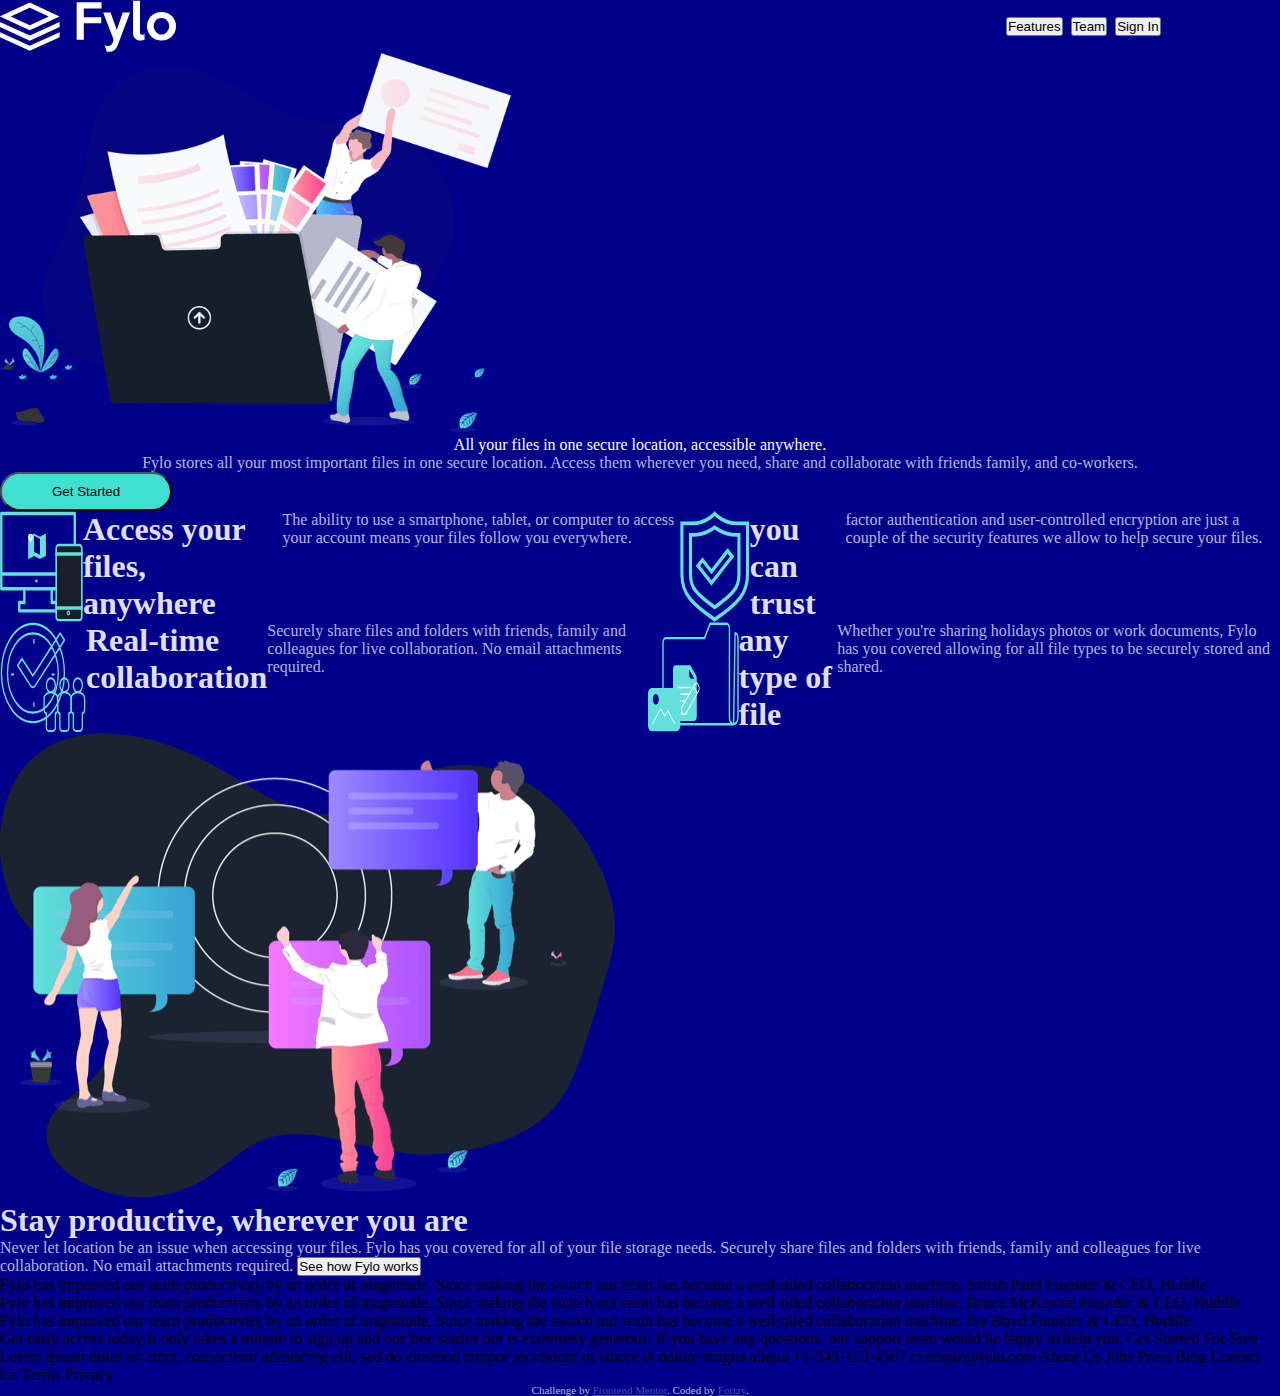
==== index.html @ ce12ba4e "project work" ====
<!DOCTYPE html>
<html lang="en">
<head>
  <meta charset="UTF-8">
  <meta name="viewport" content="width=device-width, initial-scale=1.0"> <!-- displays site properly based on user's device -->

  <link rel="icon" type="image/png" sizes="32x32" href="./images/favicon-32x32.png">
  
  <title>Frontend Mentor | Fylo landing page with dark theme and features grid</title>
  <link rel="stylesheet" href="project.css">
  <!-- Feel free to remove these styles or customise in your own stylesheet 👍 -->
  <style>
    .attribution { font-size: 11px; text-align: center; }
    .attribution a { color: hsl(228, 45%, 44%); }
  </style>
</head>
<body>
  <div class="all">
    <h1 class="slap">
      <img src="./images/logo.svg" alt="quota">
      <div class="come">
        <button>
          Features        
        </button>
        <button>
          Team    
        </button>
        <button>
          Sign In
        </button>
      </div>
    </h1>
    <div>
      <img class="img_1" src="./images/illustration-intro.png" alt="intro">
      <p class="file">
        All your files in one secure location, accessible anywhere.
      </p>
      <p class="access">
        Fylo stores all your most important files in one secure location. Access them wherever 
        you need, share and collaborate with friends family, and co-workers.
      </p>
    <button class="start">
      Get Started
    </button>
    </div>
    <div class="you">
      <div class="able">
      <img src="./images/icon-access-anywhere.svg" alt="access">
      <h1>
        Access your files, anywhere
      </h1>
      <p>
        The ability to use a smartphone, tablet, or computer to access your account means your 
        files follow you everywhere.
      </p>
      
      <img src="./images/icon-security.svg" alt="secure">
      <h1>
        you can trust
      </h1>
      <p>
        factor authentication and user-controlled encryption are just a couple of the security 
        features we allow to help secure your files.
      </p>
      </div>
      <div class="real">
      <img src="./images/icon-collaboration.svg" alt="collaborate">
      <h1>
        Real-time collaboration
      </h1>
      <p>
        Securely share files and folders with friends, family and colleagues for live collaboration. 
        No email attachments required.
      </p>
      <img src="./images/icon-any-file.svg" alt="file">
      <h1>
        any type of file
      </h1>
      <p>
        Whether you're sharing holidays photos or work documents, Fylo has you covered allowing for all 
        file types to be securely stored and shared.
      </p>
      </div>
    <div>
    <div>
      <img src="./images/illustration-stay-productive.png" alt="productive">
    
      <h1>
        Stay productive, wherever you are
      </h1>
      <p>
        Never let location be an issue when accessing your files. Fylo has you covered for all of your file 
        storage needs.
      
        Securely share files and folders with friends, family and colleagues for live collaboration. No email 
        attachments required.
      
        <button>
          See how Fylo works
        </button> 
      </p>
    </div>
    <div>
      <div>
        Fylo has improved our team productivity by an order of magnitude. Since making the switch our team has 
        become a well-oiled collaboration machine.
        Satish Patel
        Founder & CEO, Huddle
      </div>
      <div>
        Fylo has improved our team productivity by an order of magnitude. Since making the switch our team has 
        become a well-oiled collaboration machine.          
        Bruce McKenzie
        Founder & CEO, Huddle
      </div>
      <div>
        Fylo has improved our team productivity by an order of magnitude. Since making the switch our team has 
        become a well-oiled collaboration machine.
        Iva Boyd
        Founder & CEO, Huddle
      </div>
    </div>
      <div>
        Get early access today

        It only takes a minute to sign up and our free starter tier is extremely generous. If you have any 
        questions, our support team would be happy to help you.

        Get Started For Free
      </div>
  <section>
    Lorem ipsum dolor sit amet, consectetur adipiscing elit, sed do eiusmod tempor incididunt ut labore et 
    dolore magna aliqua
  
    +1-543-123-4567
    example@fylo.com
  
    About Us
    Jobs
    Press
    Blog
  
    Contact Us
    Terms
    Privacy  
  </section>
  
  <footer>
    <p class="attribution">
      Challenge by <a href="https://www.frontendmentor.io?ref=challenge" target="_blank">Frontend Mentor</a>. 
      Coded by <a href="#">Fortzy</a>.
    </p>
  </footer>
</div>
</body>
</html>
---- project.css ----
*{
    margin: 0;
    padding: 0;
    box-sizing: border-box;
}
.all{
    background-color: darkblue;
}
.slap{
    display: flex;
}
.come{
    margin-left: 820px;
    padding: 2px 10px;
    outline: none;
    border: none;
}
.img_1{
    margin: 0px auto;
    width: 40%;
    justify-content: center;
}
.file{
    display: flex;
    justify-content: center;
    color: white;
}
.access{
    display: flex;
    justify-content: center;
    color: rgba(255, 255, 255, 0.719);
}
.start{
    outline: none;
    margin: 0px auto; 
    border-radius: 24px;
    padding: 10px 50px;
    justify-content: center;
    background-color: turquoise;
}
.start:hover{
    background-color: yellowgreen;
}
.start:active{
    background-color: tomato;
}
.able{
    display: flex;
    justify-content: center;
}
h1{
    color: rgba(255, 255, 255, 0.884);
}
p{
    color: rgba(255, 255, 255, 0.719);
}
.real{
    display: flex;
    justify-content: center;
}
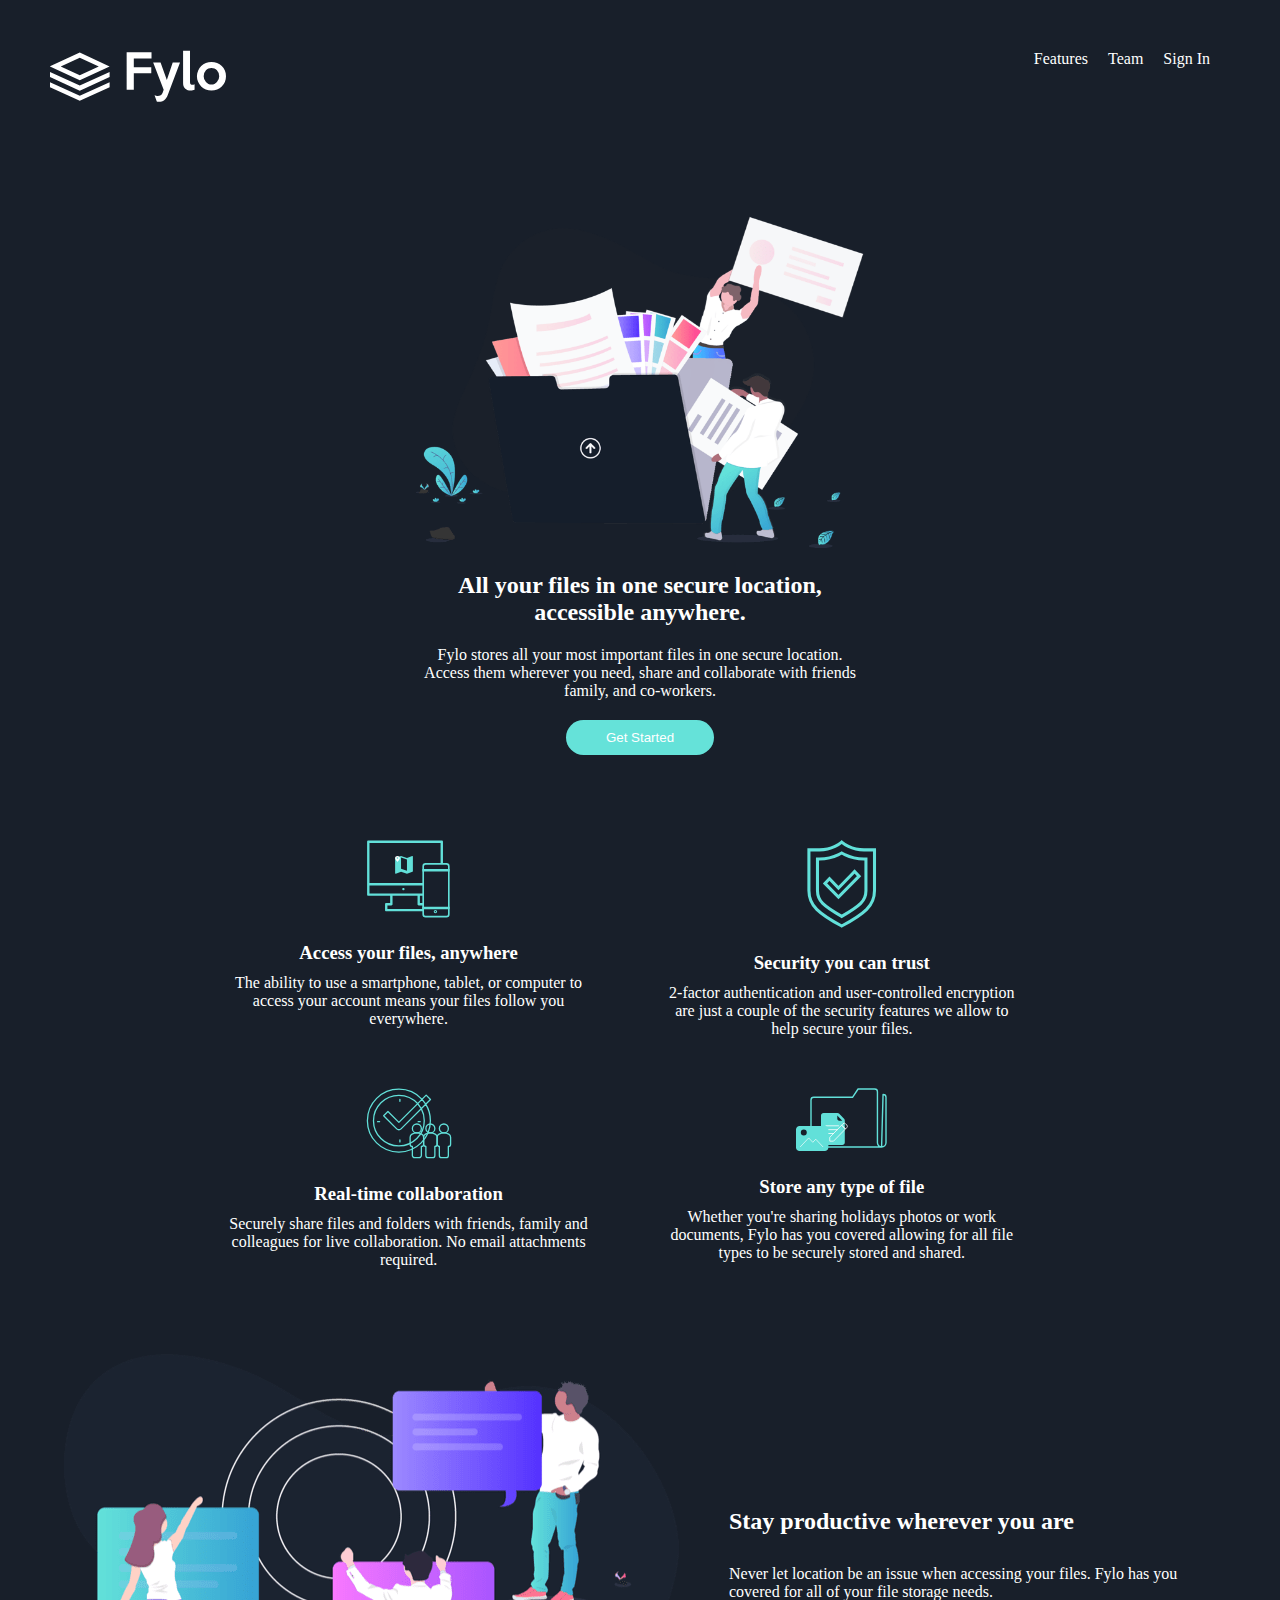
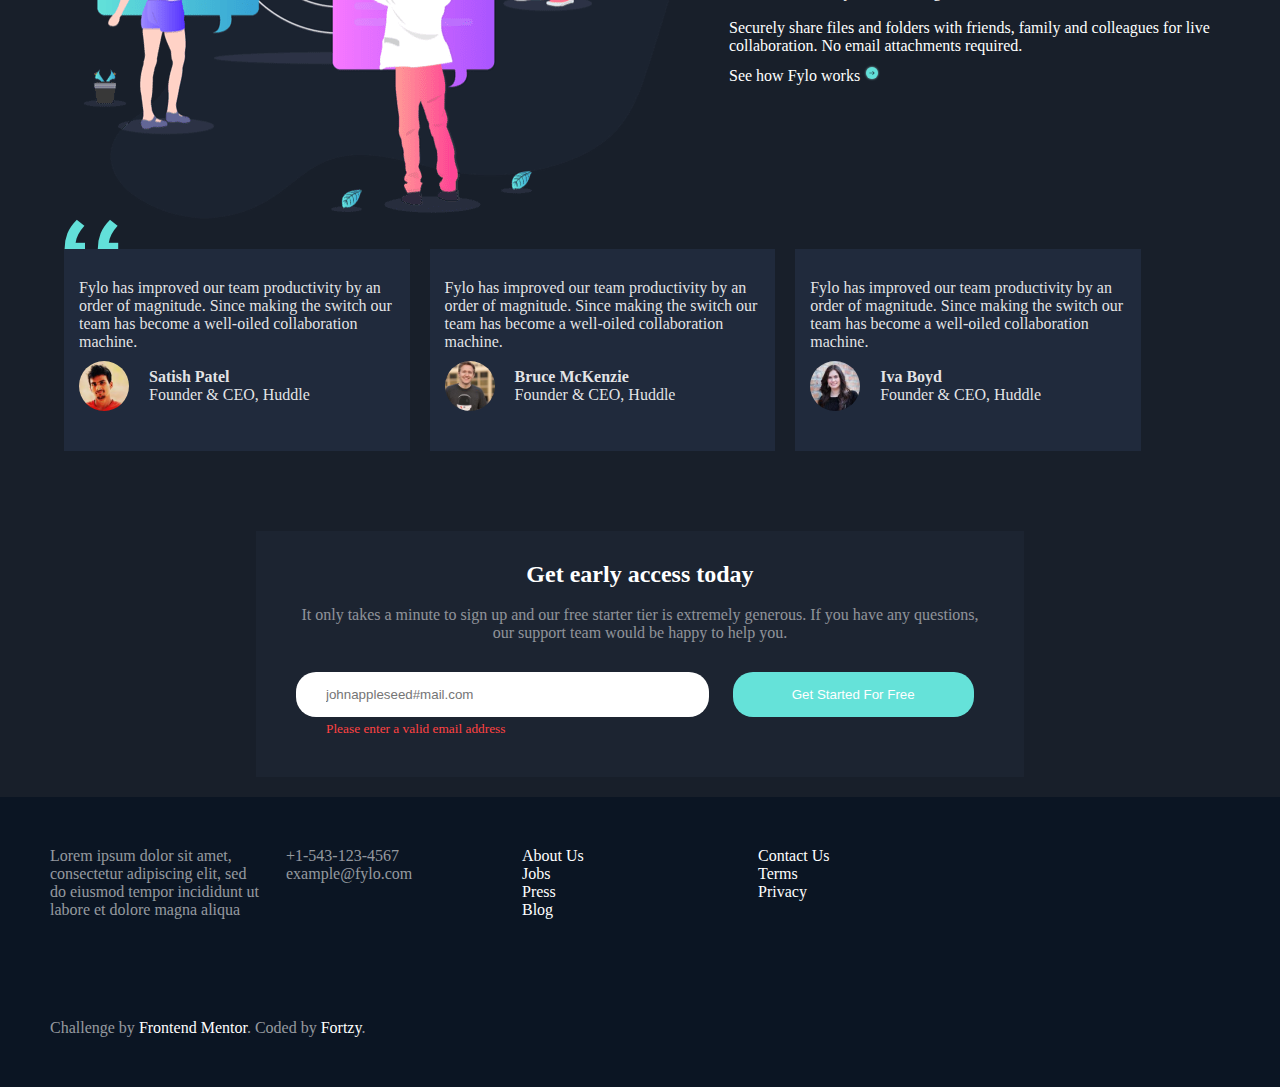
==== commit 10c4c2bf: "Project 1" ====
--- a/index.html
+++ b/index.html
@@ -1,156 +1,226 @@
 <!DOCTYPE html>
 <html lang="en">
 <head>
-  <meta charset="UTF-8">
-  <meta name="viewport" content="width=device-width, initial-scale=1.0"> <!-- displays site properly based on user's device -->
-
-  <link rel="icon" type="image/png" sizes="32x32" href="./images/favicon-32x32.png">
-  
-  <title>Frontend Mentor | Fylo landing page with dark theme and features grid</title>
-  <link rel="stylesheet" href="project.css">
-  <!-- Feel free to remove these styles or customise in your own stylesheet 👍 -->
-  <style>
-    .attribution { font-size: 11px; text-align: center; }
-    .attribution a { color: hsl(228, 45%, 44%); }
-  </style>
+    <meta charset="UTF-8">
+    <meta http-equiv="X-UA-Compatible" content="IE=edge">
+    <meta name="viewport" content="width=device-width, initial-scale=1.0">
+    <title>Document</title>
+    <link rel="stylesheet" href="web.css">
+    <link rel="stylesheet" href="https://cdnjs.cloudflare.com/ajax/libs/font-awesome/6.0.0-beta2/css/all.min.css" integrity="sha512-YWzhKL2whUzgiheMoBFwW8CKV4qpHQAEuvilg9FAn5VJUDwKZZxkJNuGM4XkWuk94WCrrwslk8yWNGmY1EduTA==" crossorigin="anonymous" referrerpolicy="no-referrer" />
 </head>
 <body>
-  <div class="all">
-    <h1 class="slap">
-      <img src="./images/logo.svg" alt="quota">
-      <div class="come">
-        <button>
-          Features        
-        </button>
-        <button>
-          Team    
-        </button>
-        <button>
-          Sign In
-        </button>
-      </div>
-    </h1>
-    <div>
-      <img class="img_1" src="./images/illustration-intro.png" alt="intro">
-      <p class="file">
-        All your files in one secure location, accessible anywhere.
-      </p>
-      <p class="access">
-        Fylo stores all your most important files in one secure location. Access them wherever 
-        you need, share and collaborate with friends family, and co-workers.
-      </p>
-    <button class="start">
-      Get Started
-    </button>
-    </div>
-    <div class="you">
-      <div class="able">
-      <img src="./images/icon-access-anywhere.svg" alt="access">
-      <h1>
-        Access your files, anywhere
-      </h1>
-      <p>
-        The ability to use a smartphone, tablet, or computer to access your account means your 
-        files follow you everywhere.
-      </p>
-      
-      <img src="./images/icon-security.svg" alt="secure">
-      <h1>
-        you can trust
-      </h1>
-      <p>
-        factor authentication and user-controlled encryption are just a couple of the security 
-        features we allow to help secure your files.
-      </p>
-      </div>
-      <div class="real">
-      <img src="./images/icon-collaboration.svg" alt="collaborate">
-      <h1>
-        Real-time collaboration
-      </h1>
-      <p>
-        Securely share files and folders with friends, family and colleagues for live collaboration. 
-        No email attachments required.
-      </p>
-      <img src="./images/icon-any-file.svg" alt="file">
-      <h1>
-        any type of file
-      </h1>
-      <p>
-        Whether you're sharing holidays photos or work documents, Fylo has you covered allowing for all 
-        file types to be securely stored and shared.
-      </p>
-      </div>
-    <div>
-    <div>
-      <img src="./images/illustration-stay-productive.png" alt="productive">
-    
-      <h1>
-        Stay productive, wherever you are
-      </h1>
-      <p>
-        Never let location be an issue when accessing your files. Fylo has you covered for all of your file 
-        storage needs.
-      
-        Securely share files and folders with friends, family and colleagues for live collaboration. No email 
-        attachments required.
-      
-        <button>
-          See how Fylo works
-        </button> 
-      </p>
-    </div>
-    <div>
-      <div>
-        Fylo has improved our team productivity by an order of magnitude. Since making the switch our team has 
-        become a well-oiled collaboration machine.
-        Satish Patel
-        Founder & CEO, Huddle
-      </div>
-      <div>
-        Fylo has improved our team productivity by an order of magnitude. Since making the switch our team has 
-        become a well-oiled collaboration machine.          
-        Bruce McKenzie
-        Founder & CEO, Huddle
-      </div>
-      <div>
-        Fylo has improved our team productivity by an order of magnitude. Since making the switch our team has 
-        become a well-oiled collaboration machine.
-        Iva Boyd
-        Founder & CEO, Huddle
-      </div>
-    </div>
-      <div>
-        Get early access today
-
-        It only takes a minute to sign up and our free starter tier is extremely generous. If you have any 
-        questions, our support team would be happy to help you.
-
-        Get Started For Free
-      </div>
-  <section>
-    Lorem ipsum dolor sit amet, consectetur adipiscing elit, sed do eiusmod tempor incididunt ut labore et 
-    dolore magna aliqua
-  
-    +1-543-123-4567
-    example@fylo.com
-  
-    About Us
-    Jobs
-    Press
-    Blog
-  
-    Contact Us
-    Terms
-    Privacy  
-  </section>
-  
-  <footer>
-    <p class="attribution">
-      Challenge by <a href="https://www.frontendmentor.io?ref=challenge" target="_blank">Frontend Mentor</a>. 
-      Coded by <a href="#">Fortzy</a>.
-    </p>
-  </footer>
-</div>
+    <div class="container">
+        <header>
+            <div class="logo">
+                <img src="./images/logo.svg" alt="logo">
+            </div>
+            <ul>
+                <li><a href="#">Features</a></li>
+                <li><a href="#">Team</a></li>
+                <li><a href="#">Sign In</a></li>
+            </ul>
+        </header>
+        <section class="wrapper">
+            <img class="intro" src="./images/illustration-intro.png" alt="intro">
+            <div class="text__field">
+                <h2>All your files in one secure location, accessible anywhere.</h2>
+                <p>
+                    Fylo stores all your most important files in one secure location. Access them wherever 
+                    you need, share and collaborate with friends family, and co-workers.
+                </p>
+                <button>Get Started</button>
+            </div>
+        </section>
+        <section class="wrapper wrapper2">
+            <div class="card">
+                <img src="./images/icon-access-anywhere.svg" alt="access">
+                <h3>Access your files, anywhere</h3>
+                <p>
+                    The ability to use a smartphone, tablet, or computer to access your account means your 
+                    files follow you everywhere.
+                </p>
+            </div>
+            <div class="card">
+                <img src="./images/icon-security.svg" alt="secure">
+                <h3>Security you can trust</h3>
+                <p>
+                    2-factor authentication and user-controlled encryption are just a couple of the security 
+                    features we allow to help secure your files.
+                </p>
+            </div>
+            <div class="card">
+                <img src="./images/icon-collaboration.svg" alt="collaborate">
+                <h3>Real-time collaboration</h3>
+                <p>
+                    Securely share files and folders with friends, family and colleagues for live collaboration. 
+                    No email attachments required.
+                </p>
+            </div>
+            <div class="card">
+                <img src="./images/icon-any-file.svg" alt="file">
+                <h3>Store any type of file</h3>
+                <p>
+                    Whether you're sharing holidays photos or work documents, Fylo has you covered allowing for all 
+                    file types to be securely stored and shared.            
+                </p>
+            </div>
+        </section>
+        <div class="contents">
+            <img src="./images/illustration-stay-productive.png" alt="productive">
+            <div class="productive__text">
+                <h2>Stay productive wherever you are</h2>
+                <p>
+                    Never let location be an issue when accessing your files. Fylo has you covered for all of your file 
+                    storage needs.
+                    <br/><br/>
+                    Securely share files and folders with friends, family and colleagues for live collaboration. No email 
+                    attachments required.
+                </p>
+                <span>
+                    <a href="#">See how Fylo works</a>
+                    <img src="./images/icon-arrow.svg" alt="icon-arrow">
+                </span>
+            </div>
+        </div>    
+                    
+            <div class="people">
+                <img class="quote" src="./images/bg-quotes.png" alt="Quotes">
+                <div class="items">
+                    <p> Fylo has improved our team productivity by an order of magnitude. Since making the switch our team has 
+                        become a well-oiled collaboration machine.
+                    </p>
+                    <div class="boyd">
+                        <img class="pic" src="./images/profile-1.jpg" alt="patel">
+                        <span>
+                            <h4>Satish Patel</h4>
+                            <p>Founder & CEO, Huddle</p>
+                        </span>
+                    </div>
+                </div>
+                <div class="items">
+                    <p> Fylo has improved our team productivity by an order of magnitude. Since making the switch our team has 
+                        become a well-oiled collaboration machine.
+                    </p>
+                        <div class="boyd">
+                        <img class="pic" src="./images/profile-2.jpg" alt="bruce">
+                        <span>
+                        <h4>Bruce McKenzie</h4>
+                        <p>Founder & CEO, Huddle</p>
+                        </span>
+                        </div>
+                </div>
+                <div class="items">
+                    <p> Fylo has improved our team productivity by an order of magnitude. Since making the switch our team has 
+                        become a well-oiled collaboration machine.
+                    </p>
+                    <div class="boyd">
+                        <img class="pic" src="./images/profile-3.jpg" alt="iva">
+                        <span>
+                        <h4>Iva Boyd</h4>
+                        <p>Founder & CEO, Huddle</p>
+                        </span>
+                        </div>
+                </div>
+                <!-- <div class="patel">
+                    <p> Fylo has improved our team productivity by an order of magnitude. Since making the switch our team has 
+                    become a well-oiled collaboration machine.
+                    </p>
+                    <div class="boyd">
+                    <img class="pic" src="./images/profile-1.jpg" alt="patel">
+                    <h4>Satish Patel</h4>
+                    <h4>Founder & CEO, Huddle</h4>
+                    </div>
+                </div>
+                <div class="bruce">
+                    <p>Fylo has improved our team productivity by an order of magnitude. Since making the switch our team has 
+                    become a well-oiled collaboration machine.          
+                    </p>
+                    <div class="boyd">
+                    <img class="pic" src="./images/profile-2.jpg" alt="bruce">
+                    <h4>Bruce McKenzie</h4>
+                    <h4>Founder & CEO, Huddle</h4>
+                    </div>
+                </div>
+                <div class="iva">
+                    <p>Fylo has improved our team productivity by an order of magnitude. Since making the switch our team has 
+                    become a well-oiled collaboration machine.          
+                    </p>
+                    <div class="boyd">
+                    <img class="pic" src="./images/profile-3.jpg" alt="iva">
+                    <h4>Iva Boyd
+                    Founder & CEO, Huddle
+                    </h4>
+                    </div>
+                </div> -->
+            </div>
+            <div class="early">
+                <h2>Get early access today</h2>
+                <br>
+                <p>It only takes a minute to sign up and our free starter tier is extremely generous. If you have any 
+                questions, our support team would be happy to help you.</p>
+                <form action="">
+                    <input class="form" placeholder="johnappleseed#mail.com" type="text">
+                    <small>Please enter a valid email address</small>
+                    <button class="button">
+                        Get Started For Free
+                    </button>
+                </form>
+            </div>
+            <footer> 
+                <div class="footer1"> 
+                    <p>
+                        Lorem ipsum dolor sit amet, consectetur adipiscing elit, sed do eiusmod tempor incididunt ut labore et 
+                        dolore magna aliqua
+                    </p>
+                </div>
+                <div> 
+                    <ul>
+                        <li>+1-543-123-4567</li>
+                        <li>example@fylo.com</li>
+                    </ul>
+                    
+                </div>
+                <div>
+                    <ul>
+                        <li>
+                            <a href="#">About Us</a>
+                        </li>
+                        <li>
+                            <a href="#">Jobs</a>
+                        </li>
+                        <li>
+                            <a href="#">Press</a>
+                        </li>    
+                        <li>
+                            <a href="#">Blog</a>
+                        </li>
+                    </ul>
+                </div>
+                <div>
+                    <ul>
+                        <li>
+                            <a href="#">Contact Us</a>
+                        </li>
+                        <li>
+                            <a href="#">Terms</a>
+                        </li>
+                        <li>
+                            <a href="#">Privacy</a>
+                        </li>
+                    </ul>
+                </div> 
+                <div class="icons">
+                    <span><i class="fab fa-facebook-f"></i></span>
+                    <span><i class="fab fa-instagram"></i></span>
+                    <span><i class="fab fa-twitter"></i></span>
+                </div>
+            </footer>
+            <footer>
+            <p class="attribution">
+              Challenge by <a href="https://www.frontendmentor.io?ref=challenge" target="_blank">Frontend Mentor</a>. 
+              Coded by <a href="#">Fortzy</a>.
+            </p>
+            </footer>    
+        </div>
 </body>
 </html>--- a/web.css
+++ b/web.css
@@ -0,0 +1,199 @@
+*{
+    margin: 0;
+    padding: 0;
+    box-sizing: border-box;
+}
+body{
+    background-color:hsl(218, 28%, 13%);
+    color: hsl(0, 0%, 100%);
+}
+header{
+    padding: 50px;
+    display: flex;
+    justify-content: space-between;
+}
+a{
+    text-decoration: none;
+    color: hsl(0, 0%, 100%);
+}
+a:hover{
+    text-decoration: underline;
+}
+ul{
+    list-style: none;
+    display: flex;
+}
+li{
+    margin-right: 20px;
+}
+.wrapper{
+    width: 70%;
+    margin: 60px auto;
+    text-align: center;
+}
+.wrapper .intro{
+    width: 50%;
+}
+.text__field{
+    width: 50%;
+    margin: 10px auto;
+}
+.text__field h2, .text__field p{
+    margin: 20px 0;
+}
+button{
+    border: none;
+    outline: none;
+    background-color: hsl(176, 68%, 64%);
+    color: hsl(0, 0%, 100%);
+    padding: 10px 40px;
+    border-radius: 20px;
+}
+.card{
+    width: 45%;
+    margin: 15px;
+    padding: 10px 20px;
+}
+.card img{
+    margin-bottom: 10px;
+}
+.card h3{
+    margin: 10px 0;
+}
+.wrapper2{
+    display: flex;
+    flex-wrap: wrap;
+}
+.contents{
+    width: 90%;
+    margin: 30px auto;
+    display: flex;
+    align-items: center;
+}
+.productive__text{
+    width: 45%;
+    margin-left: 50px;
+}
+.productive__text h2{
+    padding: 20px 0;
+}
+.productive__text p{
+    padding: 10px 0;
+}
+.productive__text a{
+    padding: 20px 0;
+}
+.people{
+    display: flex;
+    color: rgba(255, 255, 255, 0.89);
+    width: 90%;
+    position: relative;
+    margin: 20px auto;
+}
+.patel{
+    padding: 30px 20px ;
+    width: 40%;
+    margin-left: 20px;
+    background-color: hsl(219, 30%, 18%);
+}
+.items{
+    width: 30%;
+    margin-right: 20px;
+    background-color: hsl(219, 30%, 18%);
+    padding: 30px 15px;
+    z-index: 3;
+}
+.quote{
+    position: absolute;
+    top: -30px;
+}
+.items .boyd span{
+    margin-left: 20px;
+}
+.bruce{
+    padding: 20px;
+    width: 40%;
+    margin-left: 200px;
+    background-color: hsl(219, 30%, 18%);
+}
+.iva{
+    padding: 20px;
+    width: 40%;
+    margin-left: 200px;
+    background-color: hsl(219, 00%, 18%);
+}
+.pic{
+    border-radius: 50%;
+    width: 50px;
+    height: 50px;
+}
+.boyd{
+    padding: 10px 0px;
+    display: flex;
+    align-items: center;
+    width: 90%;
+}
+h4{
+    display: flex;
+    align-items: center;
+    width: 80%;
+}
+.early{
+    width: 60%;
+    margin: 80px auto 20px;
+    background-color: hsl(217, 28%, 15%);
+    justify-content: center;
+    padding: 30px 40px;
+}
+.early h2, .early p{
+    text-align: center;
+}
+.early p{
+    color: rgba(255, 255, 255, 0.521);
+}
+.form{
+    background-color:  hsl(0, 0%, 100%);
+    border: none;
+    outline: none;
+    width: 60%;
+    padding: 15px 30px;
+    border-radius: 20px;
+}
+.button{
+    width: 35%;
+    margin-left: 20px;
+    padding: 15px 10px;
+}
+form{
+    margin: 30px 0px;
+    position: relative;
+}
+small{
+    color: hsl(0, 100%, 63%);
+    position: absolute;
+    bottom: -20px;
+    left: 30px;
+}
+
+footer{
+    color: rgba(255, 255, 255, 0.575);
+    background-color: hsl(216, 53%, 9%);
+    padding: 50px;
+    display: flex;
+}
+footer ul{
+    flex-direction: column;
+}
+footer div{
+    margin-right: 20px;
+    flex: 1;
+}
+.footer1{
+    width: 40%;
+}
+.icons{
+    border-radius: 50%;
+}
+.fabfa-facebook-f{
+    padding: 20px;
+}